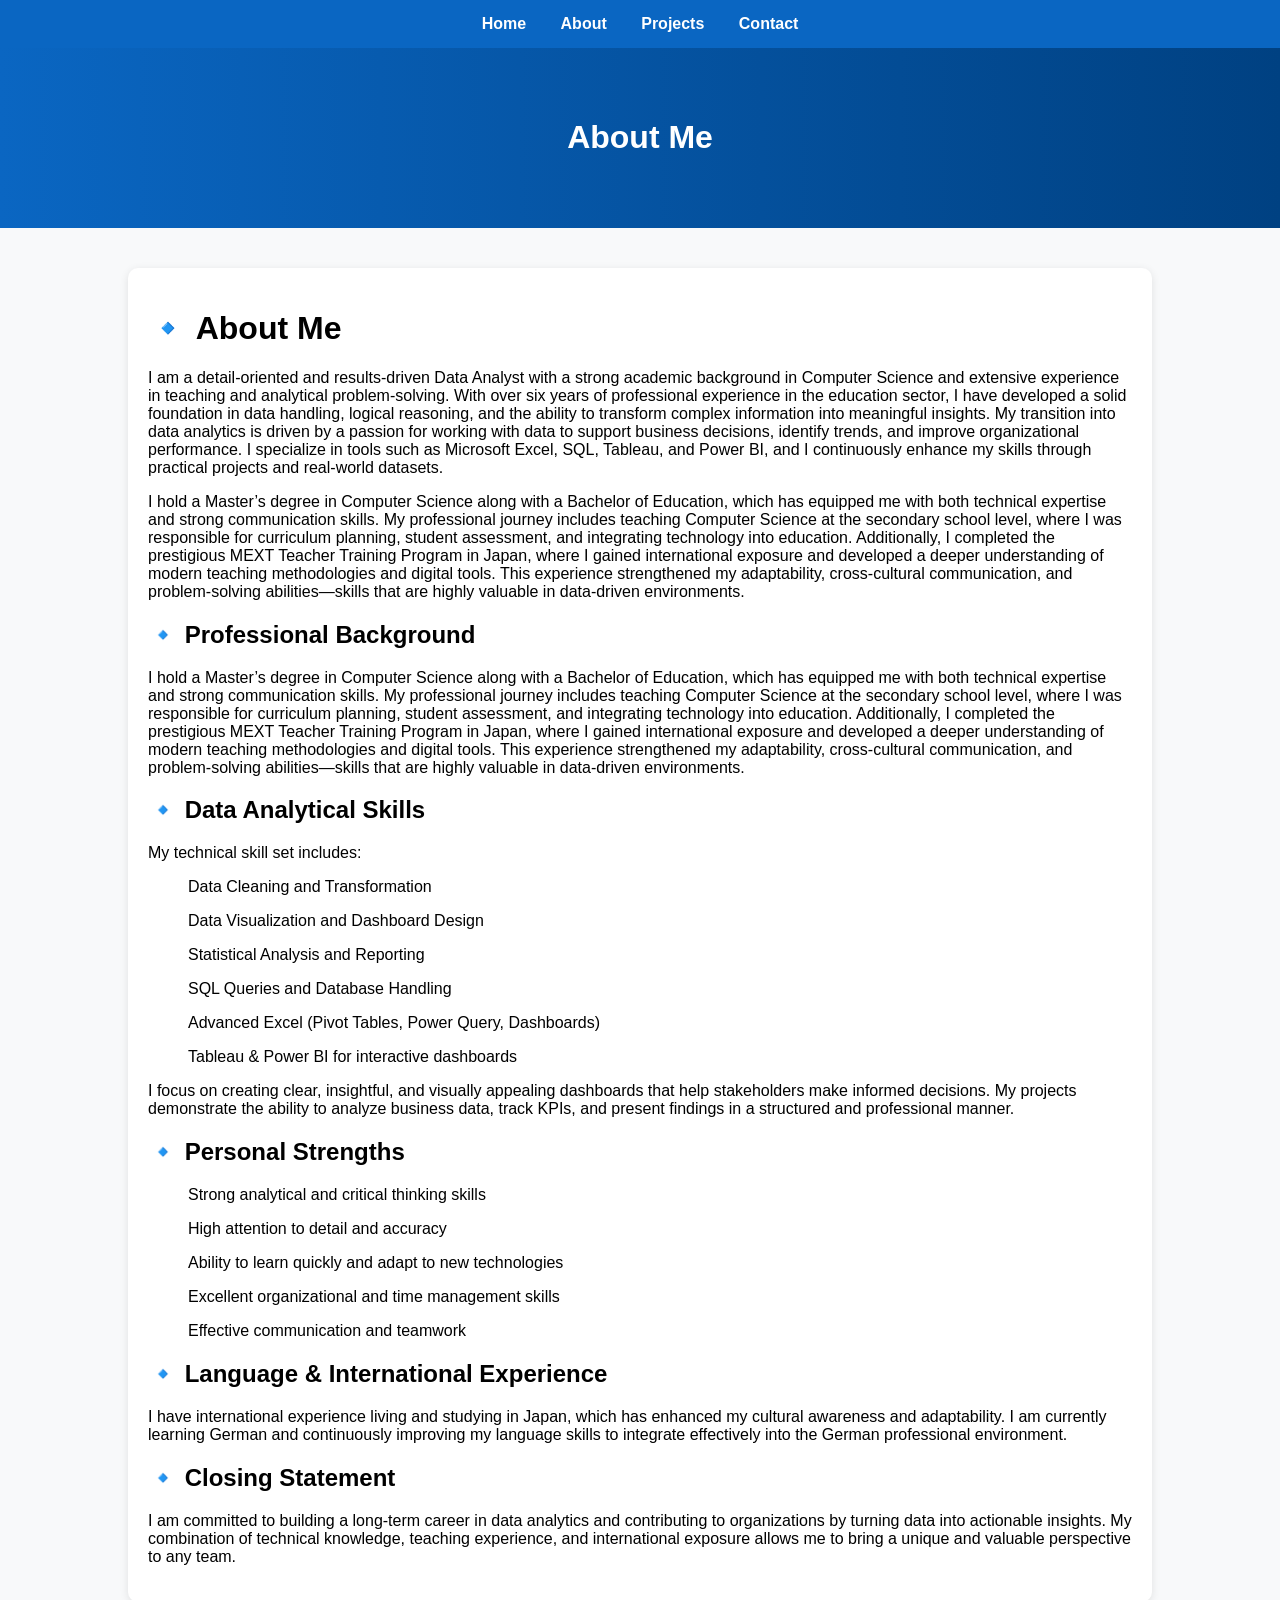
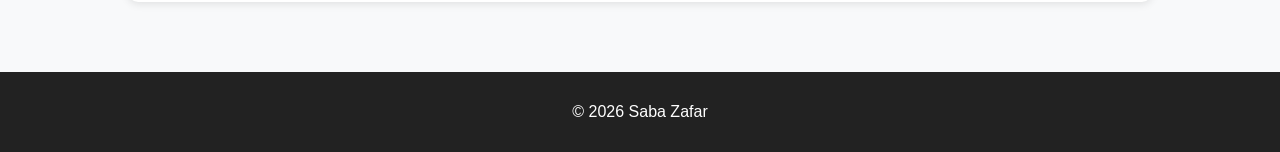
==== About.html @ 9062d891 "Update About.html" ====
<!DOCTYPE html>
<html>
<head>
    <title>About Me</title>
    <link rel="stylesheet" href="style.css">
</head>
<body>

<nav>
    <a href="index.html">Home</a>
    <a href="About.html">About</a>
    <a href="Projects.html">Projects</a>
    <a href="Contact.html">Contact</a>
</nav>

<header>
    <h1>About Me</h1>
</header>

<div class="container">

    <div class="card">
        <p>
            <h1> 🔹 About Me</h1>
      I am a detail-oriented and results-driven Data Analyst with a strong academic background in Computer Science and extensive experience in teaching and analytical problem-solving. With over six years of professional experience in the education sector, I have developed a solid foundation in data handling, logical reasoning, and the ability to transform complex information into meaningful insights.

My transition into data analytics is driven by a passion for working with data to support business decisions, identify trends, and improve organizational performance. I specialize in tools such as Microsoft Excel, SQL, Tableau, and Power BI, and I continuously enhance my skills through practical projects and real-world datasets.
        </p>
        <p>
            I hold a Master’s degree in Computer Science along with a Bachelor of Education, which has equipped me with both technical expertise and strong communication skills. My professional journey includes teaching Computer Science at the secondary school level, where I was responsible for curriculum planning, student assessment, and integrating technology into education.

Additionally, I completed the prestigious MEXT Teacher Training Program in Japan, where I gained international exposure and developed a deeper understanding of modern teaching methodologies and digital tools. This experience strengthened my adaptability, cross-cultural communication, and problem-solving abilities—skills that are highly valuable in data-driven environments.
        </p>
        <p>
            <h2> 🔹 Professional Background</h2>
            I hold a Master’s degree in Computer Science along with a Bachelor of Education, which has equipped me with both technical expertise and strong communication skills. My professional journey includes teaching Computer Science at the secondary school level, where I was responsible for curriculum planning, student assessment, and integrating technology into education.

Additionally, I completed the prestigious MEXT Teacher Training Program in Japan, where I gained international exposure and developed a deeper understanding of modern teaching methodologies and digital tools. This experience strengthened my adaptability, cross-cultural communication, and problem-solving abilities—skills that are highly valuable in data-driven environments.
        </p>
        <p>
            <h2>🔹 Data Analytical Skills</h2>
            My technical skill set includes:
 <ul>Data Cleaning and Transformation</ul>

<ul>Data Visualization and Dashboard Design</ul>
<ul>Statistical Analysis and Reporting</ul>
<ul>SQL Queries and Database Handling</ul>
<ul>Advanced Excel (Pivot Tables, Power Query, Dashboards)</ul>
<ul>Tableau & Power BI for interactive dashboards </ul>
            
I focus on creating clear, insightful, and visually appealing dashboards that help stakeholders make informed decisions. My projects demonstrate the ability to analyze business data, track KPIs, and present findings in a structured and professional manner.
        </p>
        <p>
            <h2>🔹 Personal Strengths</h2>
        <ul>Strong analytical and critical thinking skills</ul>
<ul>High attention to detail and accuracy</ul>
<ul>Ability to learn quickly and adapt to new technologies</ul>
<ul>Excellent organizational and time management skills</ul>
<ul>Effective communication and teamwork</ul>
            </ul>
        </p>
        <p>
            <h2> 🔹 Language & International Experience</h2>
            I have international experience living and studying in Japan, which has enhanced my cultural awareness and adaptability. I am currently learning German and continuously improving my language skills to integrate effectively into the German professional environment.
        </p>
        <p>
            <h2>
                🔹 Closing Statement
            </h2>
            I am committed to building a long-term career in data analytics and contributing to organizations by turning data into actionable insights. My combination of technical knowledge, teaching experience, and international exposure allows me to bring a unique and valuable perspective to any team.
        </p>
    </div>

</div>

<footer>
    <p>© 2026 Saba Zafar</p>
</footer>

</body>
</html>
---- style.css ----
body {
    font-family: Arial, sans-serif;
    margin: 0;
    background-color: #f8f9fa;
}

/* NAVBAR */
nav {
    background-color: #0a66c2;
    padding: 15px;
    text-align: center;
}

nav a {
    color: white;
    margin: 15px;
    text-decoration: none;
    font-weight: bold;
}

nav a:hover {
    text-decoration: underline;
}

/* HEADER */
header {
    text-align: center;
    padding: 50px;
    background: linear-gradient(to right, #0a66c2, #004182);
    color: white;
}

/* CONTAINER */
.container {
    width: 80%;
    margin: auto;
    padding: 20px;
}

/* CARD STYLE */
.card {
    background: white;
    padding: 20px;
    margin: 20px 0;
    border-radius: 10px;
    box-shadow: 0 2px 8px rgba(0,0,0,0.1);
}

/* BUTTON */
.btn {
    display: inline-block;
    padding: 10px 15px;
    background: #0a66c2;
    color: white;
    text-decoration: none;
    border-radius: 5px;
}

/* FOOTER */
footer {
    background: #222;
    color: white;
    text-align: center;
    padding: 15px;
    margin-top: 30px;
}
.dark-mode {
    background-color: #121212;
    color: white;
}

.dark-mode .card {
    background: #1e1e1e;
}
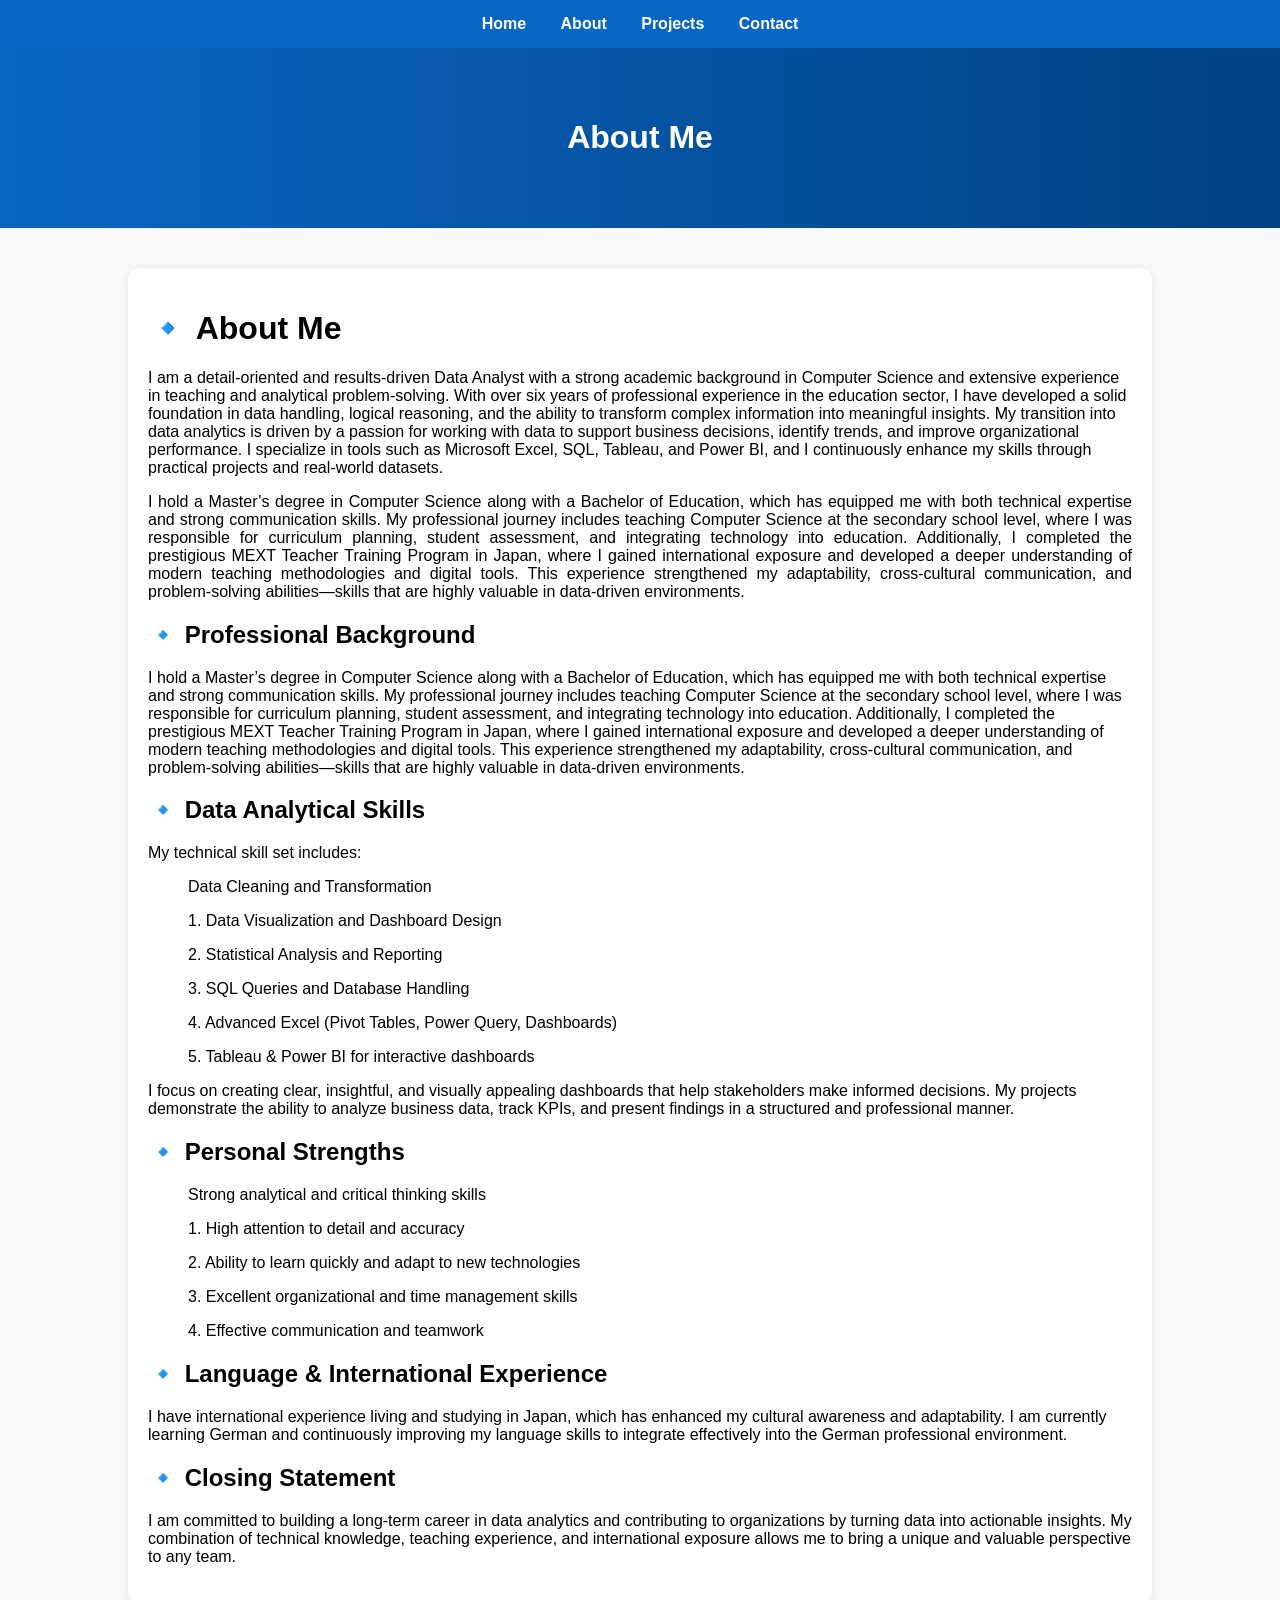
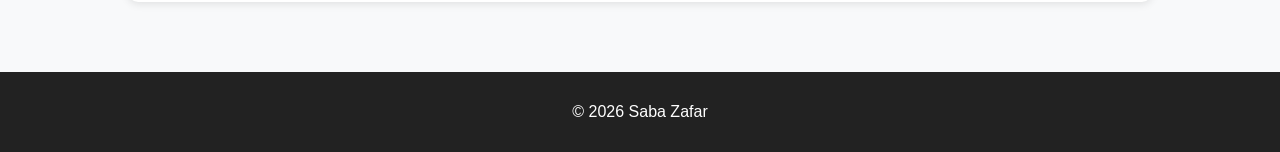
==== commit ff9a93bf: "Update About.html" ====
--- a/About.html
+++ b/About.html
@@ -20,50 +20,50 @@
 <div class="container">
 
     <div class="card">
-        <p>
+        <p class="justified-text">
             <h1> 🔹 About Me</h1>
       I am a detail-oriented and results-driven Data Analyst with a strong academic background in Computer Science and extensive experience in teaching and analytical problem-solving. With over six years of professional experience in the education sector, I have developed a solid foundation in data handling, logical reasoning, and the ability to transform complex information into meaningful insights.
 
 My transition into data analytics is driven by a passion for working with data to support business decisions, identify trends, and improve organizational performance. I specialize in tools such as Microsoft Excel, SQL, Tableau, and Power BI, and I continuously enhance my skills through practical projects and real-world datasets.
         </p>
-        <p>
+        <p class="justified-text">
             I hold a Master’s degree in Computer Science along with a Bachelor of Education, which has equipped me with both technical expertise and strong communication skills. My professional journey includes teaching Computer Science at the secondary school level, where I was responsible for curriculum planning, student assessment, and integrating technology into education.
 
 Additionally, I completed the prestigious MEXT Teacher Training Program in Japan, where I gained international exposure and developed a deeper understanding of modern teaching methodologies and digital tools. This experience strengthened my adaptability, cross-cultural communication, and problem-solving abilities—skills that are highly valuable in data-driven environments.
         </p>
-        <p>
+        <p class="justified-text">
             <h2> 🔹 Professional Background</h2>
             I hold a Master’s degree in Computer Science along with a Bachelor of Education, which has equipped me with both technical expertise and strong communication skills. My professional journey includes teaching Computer Science at the secondary school level, where I was responsible for curriculum planning, student assessment, and integrating technology into education.
 
 Additionally, I completed the prestigious MEXT Teacher Training Program in Japan, where I gained international exposure and developed a deeper understanding of modern teaching methodologies and digital tools. This experience strengthened my adaptability, cross-cultural communication, and problem-solving abilities—skills that are highly valuable in data-driven environments.
         </p>
-        <p>
+        <p class="justified-text">
             <h2>🔹 Data Analytical Skills</h2>
             My technical skill set includes:
  <ul>Data Cleaning and Transformation</ul>
 
-<ul>Data Visualization and Dashboard Design</ul>
-<ul>Statistical Analysis and Reporting</ul>
-<ul>SQL Queries and Database Handling</ul>
-<ul>Advanced Excel (Pivot Tables, Power Query, Dashboards)</ul>
-<ul>Tableau & Power BI for interactive dashboards </ul>
+<ul>1. Data Visualization and Dashboard Design</ul>
+<ul>2. Statistical Analysis and Reporting</ul>
+<ul>3. SQL Queries and Database Handling</ul>
+<ul>4. Advanced Excel (Pivot Tables, Power Query, Dashboards)</ul>
+<ul>5. Tableau & Power BI for interactive dashboards </ul>
             
 I focus on creating clear, insightful, and visually appealing dashboards that help stakeholders make informed decisions. My projects demonstrate the ability to analyze business data, track KPIs, and present findings in a structured and professional manner.
         </p>
-        <p>
+        <p class="justified-text">
             <h2>🔹 Personal Strengths</h2>
         <ul>Strong analytical and critical thinking skills</ul>
-<ul>High attention to detail and accuracy</ul>
-<ul>Ability to learn quickly and adapt to new technologies</ul>
-<ul>Excellent organizational and time management skills</ul>
-<ul>Effective communication and teamwork</ul>
+<ul>1. High attention to detail and accuracy</ul>
+<ul>2. Ability to learn quickly and adapt to new technologies</ul>
+<ul>3. Excellent organizational and time management skills</ul>
+<ul>4. Effective communication and teamwork</ul>
             </ul>
         </p>
-        <p>
+        <p class="justified-text">
             <h2> 🔹 Language & International Experience</h2>
             I have international experience living and studying in Japan, which has enhanced my cultural awareness and adaptability. I am currently learning German and continuously improving my language skills to integrate effectively into the German professional environment.
         </p>
-        <p>
+        <p class="justified-text">
             <h2>
                 🔹 Closing Statement
             </h2>
--- a/style.css
+++ b/style.css
@@ -36,6 +36,9 @@
     margin: auto;
     padding: 20px;
 }
+.justified-text {
+    text-align: justify;
+}
 
 /* CARD STYLE */
 .card {
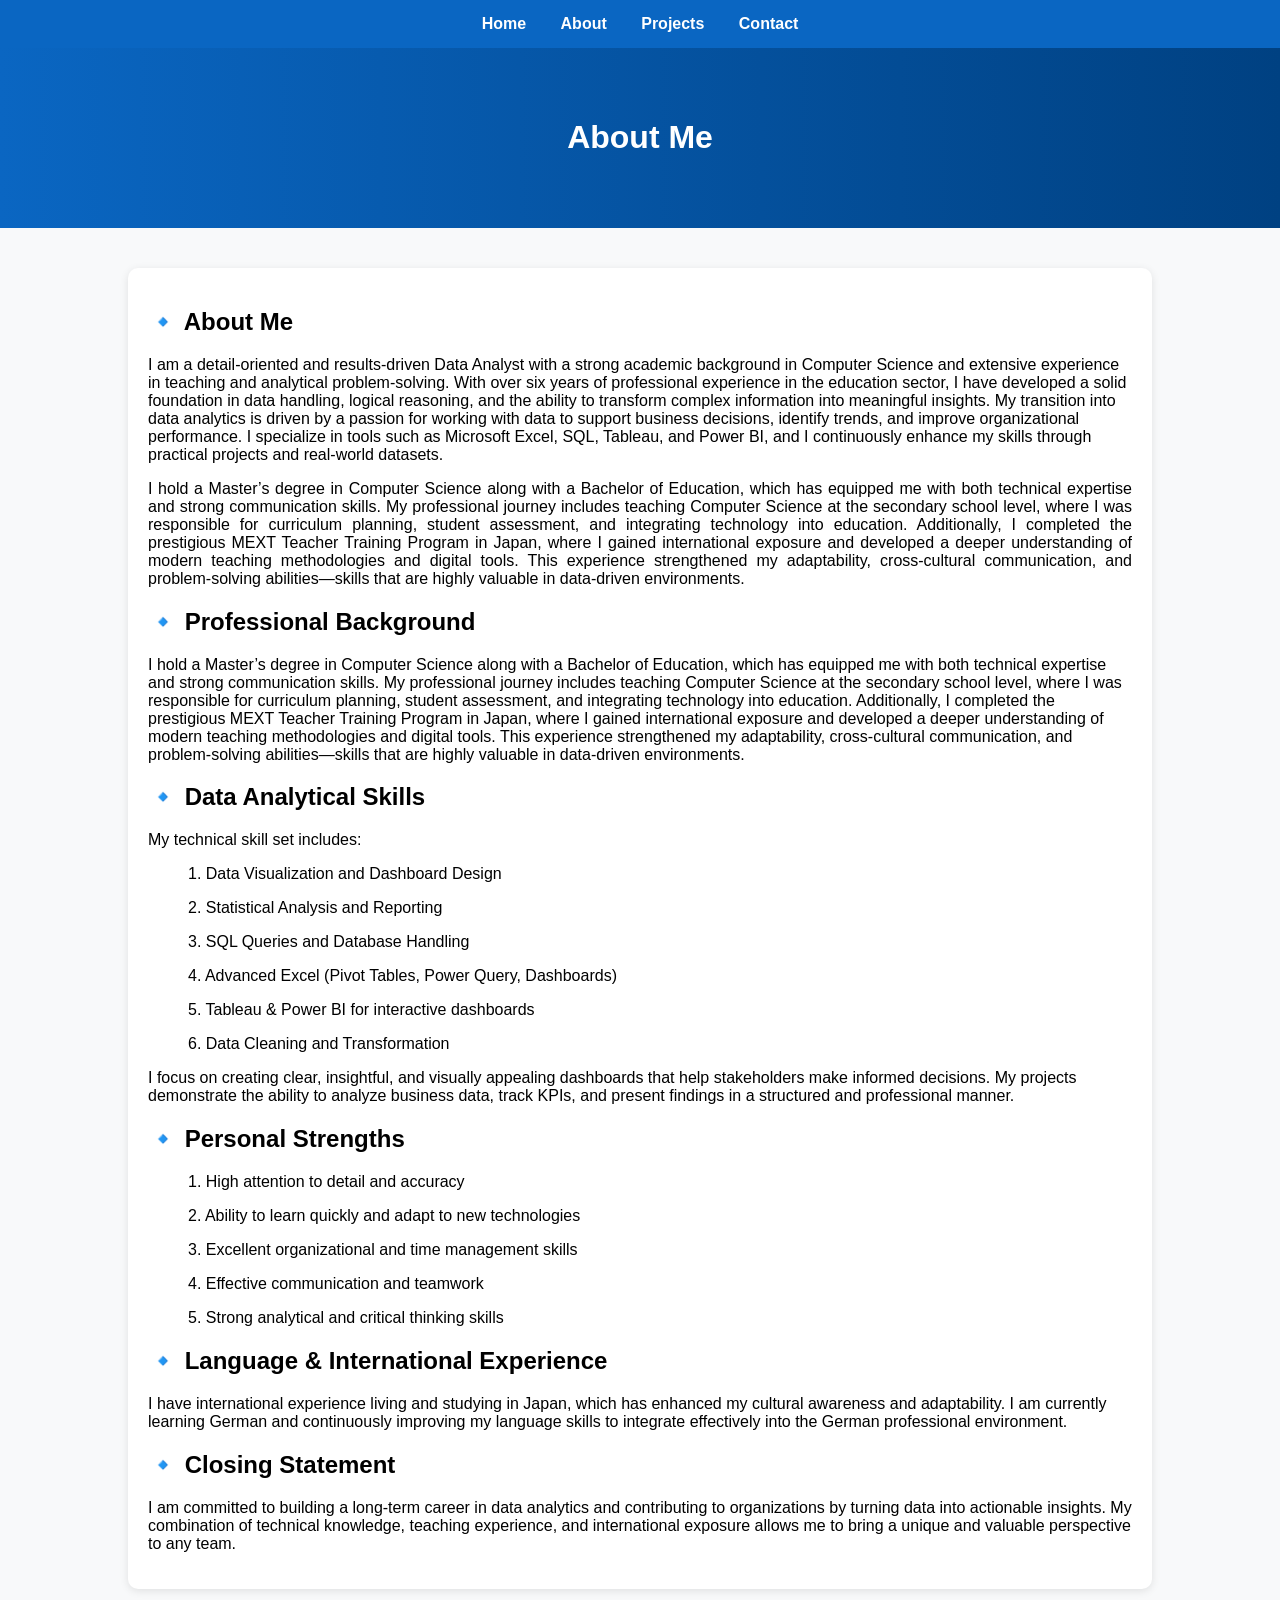
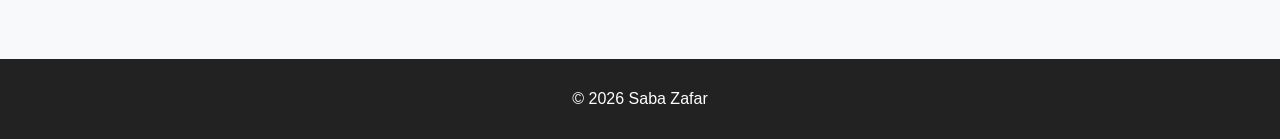
==== commit 952f9b4b: "Update About.html" ====
--- a/About.html
+++ b/About.html
@@ -21,8 +21,8 @@
 
     <div class="card">
         <p class="justified-text">
-            <h1> 🔹 About Me</h1>
-      I am a detail-oriented and results-driven Data Analyst with a strong academic background in Computer Science and extensive experience in teaching and analytical problem-solving. With over six years of professional experience in the education sector, I have developed a solid foundation in data handling, logical reasoning, and the ability to transform complex information into meaningful insights.
+            <h2> 🔹 About Me</h2>
+ I am a detail-oriented and results-driven Data Analyst with a strong academic background in Computer Science and extensive experience in teaching and analytical problem-solving. With over six years of professional experience in the education sector, I have developed a solid foundation in data handling, logical reasoning, and the ability to transform complex information into meaningful insights.
 
 My transition into data analytics is driven by a passion for working with data to support business decisions, identify trends, and improve organizational performance. I specialize in tools such as Microsoft Excel, SQL, Tableau, and Power BI, and I continuously enhance my skills through practical projects and real-world datasets.
         </p>
@@ -40,23 +40,24 @@
         <p class="justified-text">
             <h2>🔹 Data Analytical Skills</h2>
             My technical skill set includes:
- <ul>Data Cleaning and Transformation</ul>
+
 
 <ul>1. Data Visualization and Dashboard Design</ul>
 <ul>2. Statistical Analysis and Reporting</ul>
 <ul>3. SQL Queries and Database Handling</ul>
 <ul>4. Advanced Excel (Pivot Tables, Power Query, Dashboards)</ul>
 <ul>5. Tableau & Power BI for interactive dashboards </ul>
+<ul>6. Data Cleaning and Transformation</ul>
             
 I focus on creating clear, insightful, and visually appealing dashboards that help stakeholders make informed decisions. My projects demonstrate the ability to analyze business data, track KPIs, and present findings in a structured and professional manner.
         </p>
         <p class="justified-text">
             <h2>🔹 Personal Strengths</h2>
-        <ul>Strong analytical and critical thinking skills</ul>
 <ul>1. High attention to detail and accuracy</ul>
 <ul>2. Ability to learn quickly and adapt to new technologies</ul>
 <ul>3. Excellent organizational and time management skills</ul>
 <ul>4. Effective communication and teamwork</ul>
+<ul>5. Strong analytical and critical thinking skills</ul>
             </ul>
         </p>
         <p class="justified-text">
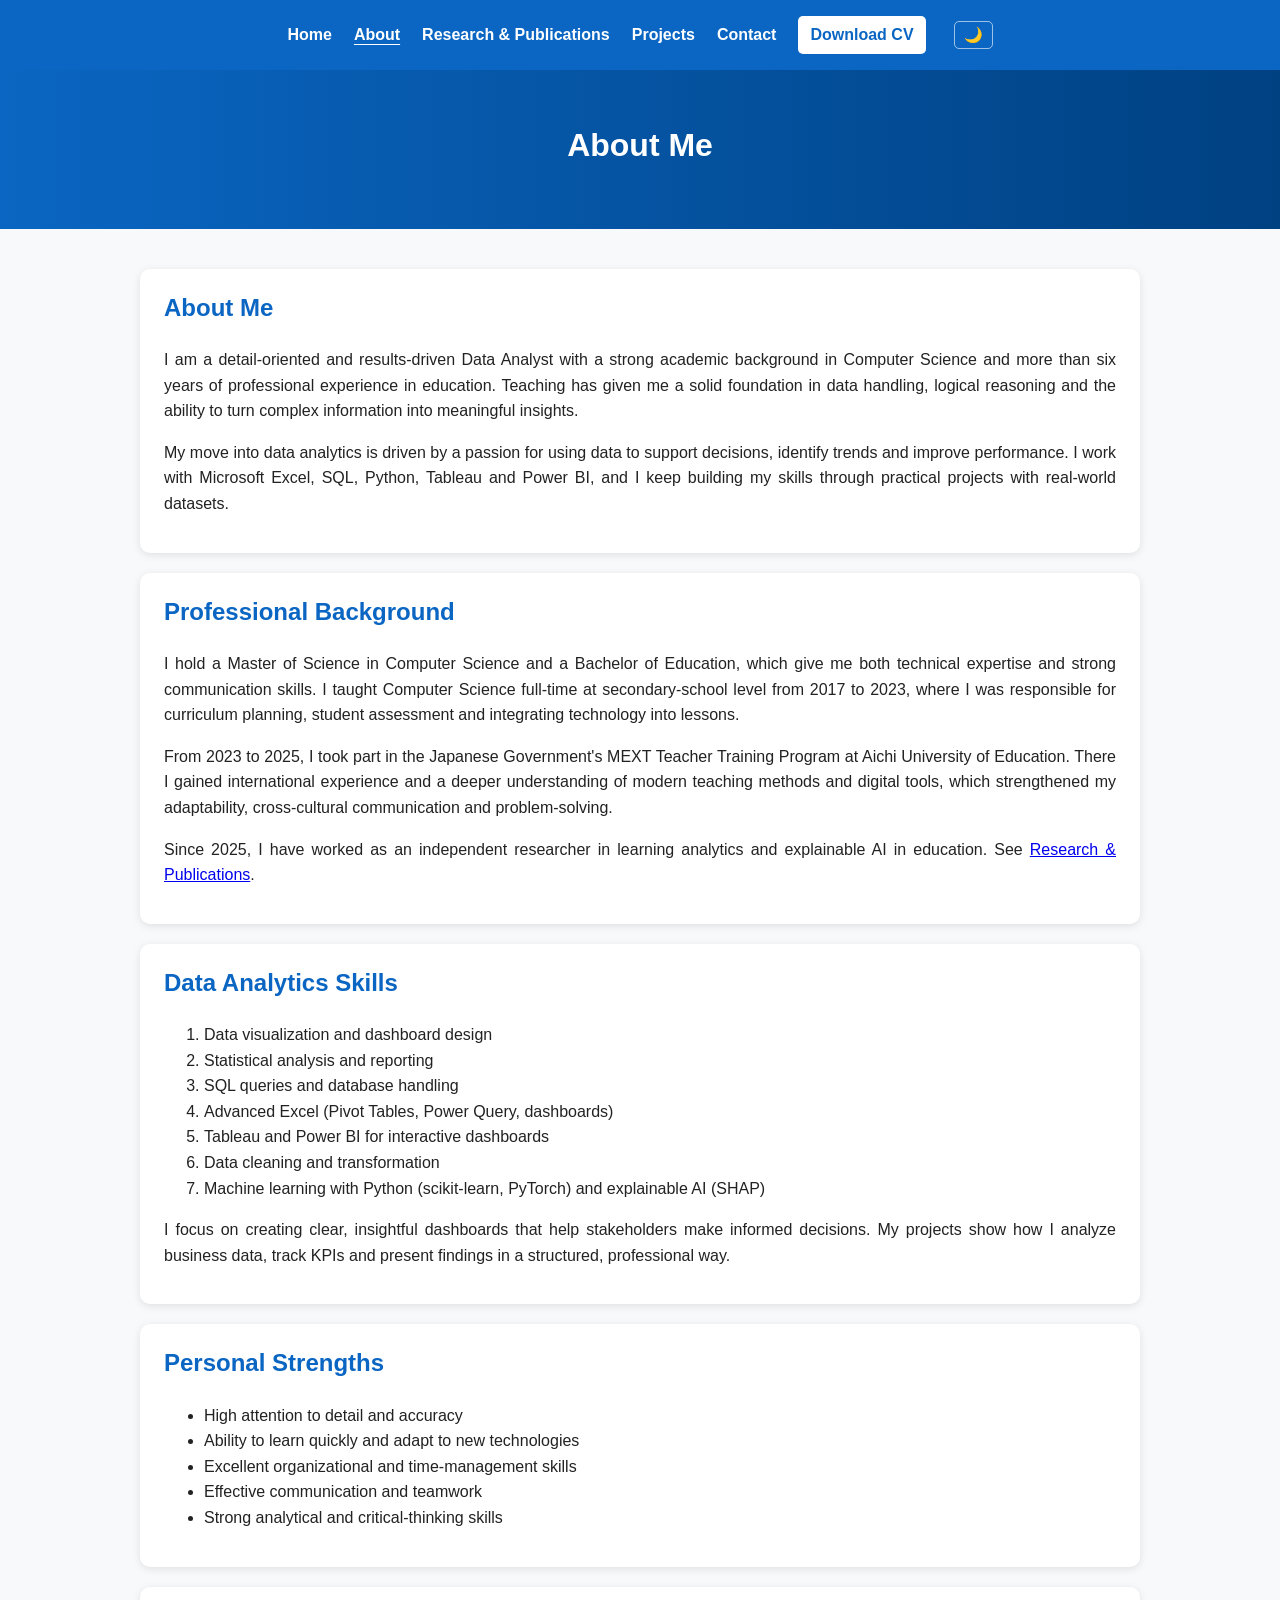
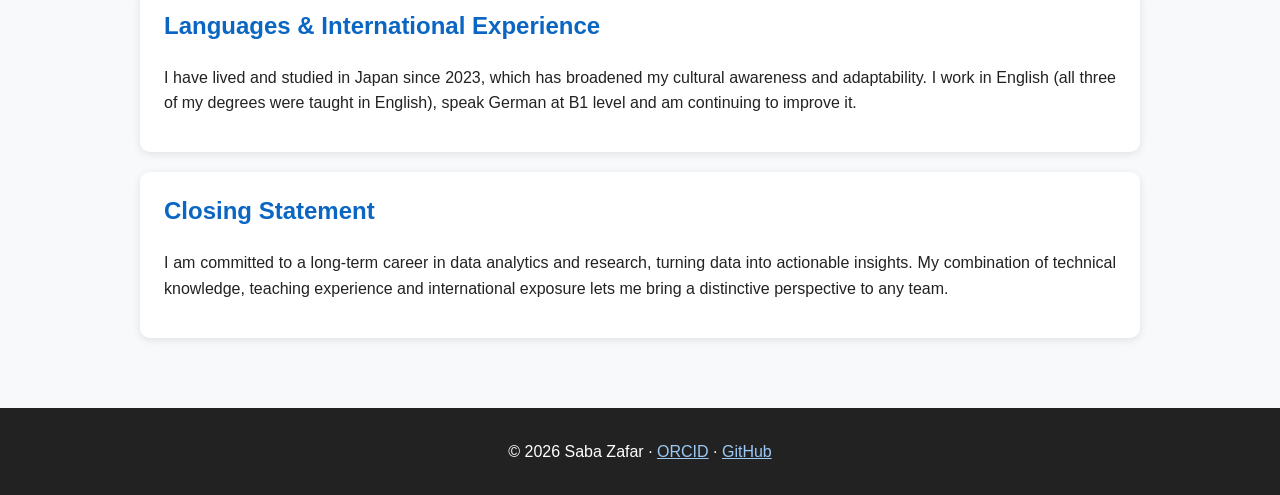
==== commit ccfcec39: "Fix portfolio pages and add Research & Publications page - Add Research & Publications page with bot" ====
--- a/About.html
+++ b/About.html
@@ -1,16 +1,23 @@
 <!DOCTYPE html>
-<html>
+<html lang="en">
 <head>
-    <title>About Me</title>
+    <meta charset="utf-8">
+    <meta name="viewport" content="width=device-width, initial-scale=1">
+    <title>About | Saba Zafar</title>
+    <meta name="description" content="About Saba Zafar: Computer Science master's graduate, former Computer Science teacher, MEXT scholar in Japan and learning analytics researcher.">
     <link rel="stylesheet" href="style.css">
 </head>
 <body>
+<script src="script.js"></script>
 
 <nav>
     <a href="index.html">Home</a>
-    <a href="About.html">About</a>
+    <a href="About.html" class="active">About</a>
+    <a href="Research.html">Research &amp; Publications</a>
     <a href="Projects.html">Projects</a>
     <a href="Contact.html">Contact</a>
+    <a href="cv.pdf" class="btn" download>Download CV</a>
+    <button class="theme-toggle" onclick="toggleDarkMode()" aria-label="Toggle dark mode">🌙</button>
 </nav>
 
 <header>
@@ -20,64 +27,58 @@
 <div class="container">
 
     <div class="card">
-        <p class="justified-text">
-            <h2> 🔹 About Me</h2>
- I am a detail-oriented and results-driven Data Analyst with a strong academic background in Computer Science and extensive experience in teaching and analytical problem-solving. With over six years of professional experience in the education sector, I have developed a solid foundation in data handling, logical reasoning, and the ability to transform complex information into meaningful insights.
+        <h2>About Me</h2>
+        <p class="justified-text">I am a detail-oriented and results-driven Data Analyst with a strong academic background in Computer Science and more than six years of professional experience in education. Teaching has given me a solid foundation in data handling, logical reasoning and the ability to turn complex information into meaningful insights.</p>
+        <p class="justified-text">My move into data analytics is driven by a passion for using data to support decisions, identify trends and improve performance. I work with Microsoft Excel, SQL, Python, Tableau and Power BI, and I keep building my skills through practical projects with real-world datasets.</p>
+    </div>
 
-My transition into data analytics is driven by a passion for working with data to support business decisions, identify trends, and improve organizational performance. I specialize in tools such as Microsoft Excel, SQL, Tableau, and Power BI, and I continuously enhance my skills through practical projects and real-world datasets.
-        </p>
-        <p class="justified-text">
-            I hold a Master’s degree in Computer Science along with a Bachelor of Education, which has equipped me with both technical expertise and strong communication skills. My professional journey includes teaching Computer Science at the secondary school level, where I was responsible for curriculum planning, student assessment, and integrating technology into education.
+    <div class="card">
+        <h2>Professional Background</h2>
+        <p class="justified-text">I hold a Master of Science in Computer Science and a Bachelor of Education, which give me both technical expertise and strong communication skills. I taught Computer Science full-time at secondary-school level from 2017 to 2023, where I was responsible for curriculum planning, student assessment and integrating technology into lessons.</p>
+        <p class="justified-text">From 2023 to 2025, I took part in the Japanese Government's MEXT Teacher Training Program at Aichi University of Education. There I gained international experience and a deeper understanding of modern teaching methods and digital tools, which strengthened my adaptability, cross-cultural communication and problem-solving.</p>
+        <p class="justified-text">Since 2025, I have worked as an independent researcher in learning analytics and explainable AI in education. See <a href="Research.html">Research &amp; Publications</a>.</p>
+    </div>
 
-Additionally, I completed the prestigious MEXT Teacher Training Program in Japan, where I gained international exposure and developed a deeper understanding of modern teaching methodologies and digital tools. This experience strengthened my adaptability, cross-cultural communication, and problem-solving abilities—skills that are highly valuable in data-driven environments.
-        </p>
-        <p class="justified-text">
-            <h2> 🔹 Professional Background</h2>
-            I hold a Master’s degree in Computer Science along with a Bachelor of Education, which has equipped me with both technical expertise and strong communication skills. My professional journey includes teaching Computer Science at the secondary school level, where I was responsible for curriculum planning, student assessment, and integrating technology into education.
+    <div class="card">
+        <h2>Data Analytics Skills</h2>
+        <ol>
+            <li>Data visualization and dashboard design</li>
+            <li>Statistical analysis and reporting</li>
+            <li>SQL queries and database handling</li>
+            <li>Advanced Excel (Pivot Tables, Power Query, dashboards)</li>
+            <li>Tableau and Power BI for interactive dashboards</li>
+            <li>Data cleaning and transformation</li>
+            <li>Machine learning with Python (scikit-learn, PyTorch) and explainable AI (SHAP)</li>
+        </ol>
+        <p class="justified-text">I focus on creating clear, insightful dashboards that help stakeholders make informed decisions. My projects show how I analyze business data, track KPIs and present findings in a structured, professional way.</p>
+    </div>
 
-Additionally, I completed the prestigious MEXT Teacher Training Program in Japan, where I gained international exposure and developed a deeper understanding of modern teaching methodologies and digital tools. This experience strengthened my adaptability, cross-cultural communication, and problem-solving abilities—skills that are highly valuable in data-driven environments.
-        </p>
-        <p class="justified-text">
-            <h2>🔹 Data Analytical Skills</h2>
-            My technical skill set includes:
+    <div class="card">
+        <h2>Personal Strengths</h2>
+        <ul>
+            <li>High attention to detail and accuracy</li>
+            <li>Ability to learn quickly and adapt to new technologies</li>
+            <li>Excellent organizational and time-management skills</li>
+            <li>Effective communication and teamwork</li>
+            <li>Strong analytical and critical-thinking skills</li>
+        </ul>
+    </div>
 
+    <div class="card">
+        <h2>Languages &amp; International Experience</h2>
+        <p class="justified-text">I have lived and studied in Japan since 2023, which has broadened my cultural awareness and adaptability. I work in English (all three of my degrees were taught in English), speak German at B1 level and am continuing to improve it.</p>
+    </div>
 
-<ul>1. Data Visualization and Dashboard Design</ul>
-<ul>2. Statistical Analysis and Reporting</ul>
-<ul>3. SQL Queries and Database Handling</ul>
-<ul>4. Advanced Excel (Pivot Tables, Power Query, Dashboards)</ul>
-<ul>5. Tableau & Power BI for interactive dashboards </ul>
-<ul>6. Data Cleaning and Transformation</ul>
-            
-I focus on creating clear, insightful, and visually appealing dashboards that help stakeholders make informed decisions. My projects demonstrate the ability to analyze business data, track KPIs, and present findings in a structured and professional manner.
-        </p>
-        <p class="justified-text">
-            <h2>🔹 Personal Strengths</h2>
-<ul>1. High attention to detail and accuracy</ul>
-<ul>2. Ability to learn quickly and adapt to new technologies</ul>
-<ul>3. Excellent organizational and time management skills</ul>
-<ul>4. Effective communication and teamwork</ul>
-<ul>5. Strong analytical and critical thinking skills</ul>
-            </ul>
-        </p>
-        <p class="justified-text">
-            <h2> 🔹 Language & International Experience</h2>
-            I have international experience living and studying in Japan, which has enhanced my cultural awareness and adaptability. I am currently learning German and continuously improving my language skills to integrate effectively into the German professional environment.
-        </p>
-        <p class="justified-text">
-            <h2>
-                🔹 Closing Statement
-            </h2>
-            I am committed to building a long-term career in data analytics and contributing to organizations by turning data into actionable insights. My combination of technical knowledge, teaching experience, and international exposure allows me to bring a unique and valuable perspective to any team.
-        </p>
+    <div class="card">
+        <h2>Closing Statement</h2>
+        <p class="justified-text">I am committed to a long-term career in data analytics and research, turning data into actionable insights. My combination of technical knowledge, teaching experience and international exposure lets me bring a distinctive perspective to any team.</p>
     </div>
 
 </div>
 
 <footer>
-    <p>© 2026 Saba Zafar</p>
+    <p>© 2026 Saba Zafar · <a href="https://orcid.org/0009-0002-3922-176X">ORCID</a> · <a href="https://github.com/sabazafar209-wq">GitHub</a></p>
 </footer>
 
 </body>
 </html>
-
--- a/style.css
+++ b/style.css
@@ -1,62 +1,123 @@
+* { box-sizing: border-box; }
+
 body {
-    font-family: Arial, sans-serif;
+    font-family: Arial, Helvetica, sans-serif;
     margin: 0;
     background-color: #f8f9fa;
+    color: #222;
+    line-height: 1.6;
 }
 
 /* NAVBAR */
 nav {
     background-color: #0a66c2;
-    padding: 15px;
-    text-align: center;
+    padding: 12px 15px;
+    display: flex;
+    flex-wrap: wrap;
+    justify-content: center;
+    align-items: center;
+    gap: 6px 22px;
 }
 
 nav a {
     color: white;
-    margin: 15px;
     text-decoration: none;
     font-weight: bold;
 }
 
-nav a:hover {
+nav a:hover,
+nav a.active {
     text-decoration: underline;
+    text-underline-offset: 4px;
+}
+
+nav .btn {
+    background: white;
+    color: #0a66c2;
+    padding: 6px 12px;
+}
+
+.theme-toggle {
+    background: transparent;
+    border: 1px solid rgba(255, 255, 255, 0.6);
+    border-radius: 5px;
+    color: white;
+    cursor: pointer;
+    font-size: 15px;
+    padding: 4px 9px;
 }
 
 /* HEADER */
 header {
     text-align: center;
-    padding: 50px;
+    padding: 50px 20px;
     background: linear-gradient(to right, #0a66c2, #004182);
     color: white;
 }
 
+header h1 { margin: 0 0 8px; }
+header p { margin: 0; opacity: 0.95; }
+
 /* CONTAINER */
 .container {
     width: 80%;
+    max-width: 1000px;
     margin: auto;
-    padding: 20px;
+    padding: 20px 0;
 }
-.justified-text {
-    text-align: justify;
-}
+
+.justified-text { text-align: justify; }
 
 /* CARD STYLE */
 .card {
     background: white;
-    padding: 20px;
+    padding: 20px 24px;
     margin: 20px 0;
     border-radius: 10px;
-    box-shadow: 0 2px 8px rgba(0,0,0,0.1);
+    box-shadow: 0 2px 8px rgba(0, 0, 0, 0.1);
+}
+
+.card h2 { margin-top: 0; color: #0a66c2; }
+.card h3 { margin-bottom: 4px; }
+
+.card img {
+    max-width: 100%;
+    height: auto;
+    border-radius: 6px;
+    border: 1px solid #e3e6ea;
 }
 
 /* BUTTON */
 .btn {
     display: inline-block;
     padding: 10px 15px;
+    margin: 4px 6px 4px 0;
     background: #0a66c2;
     color: white;
     text-decoration: none;
     border-radius: 5px;
+}
+
+.btn:hover { background: #004182; }
+
+.btn.outline {
+    background: transparent;
+    color: #0a66c2;
+    border: 1px solid #0a66c2;
+}
+
+/* RESEARCH & PUBLICATIONS */
+.pub { padding: 14px 0; border-top: 1px solid #e3e6ea; }
+.pub:first-of-type { border-top: none; padding-top: 0; }
+.pub .meta { color: #555; font-size: 0.95em; margin: 2px 0 8px; }
+.tag {
+    display: inline-block;
+    background: #e7f1fb;
+    color: #0a66c2;
+    border-radius: 12px;
+    padding: 2px 10px;
+    font-size: 0.85em;
+    margin: 0 6px 6px 0;
 }
 
 /* FOOTER */
@@ -67,12 +128,22 @@
     padding: 15px;
     margin-top: 30px;
 }
-.dark-mode {
-    background-color: #121212;
-    color: white;
+
+footer a { color: #9cc8f5; }
+
+/* DARK MODE */
+.dark-mode { background-color: #121212; color: #e8e8e8; }
+.dark-mode .card { background: #1e1e1e; box-shadow: none; }
+.dark-mode .card h2 { color: #6fb1f0; }
+.dark-mode .pub { border-top-color: #333; }
+.dark-mode .pub .meta { color: #aaa; }
+.dark-mode .tag { background: #1d3550; color: #9cc8f5; }
+.dark-mode .btn.outline { color: #9cc8f5; border-color: #9cc8f5; }
+.dark-mode .card a:not(.btn) { color: #9cc8f5; }
+
+/* SMALL SCREENS */
+@media (max-width: 700px) {
+    .container { width: 92%; }
+    header { padding: 35px 15px; }
+    .card { padding: 16px; }
 }
-
-.dark-mode .card {
-    background: #1e1e1e;
-}
-
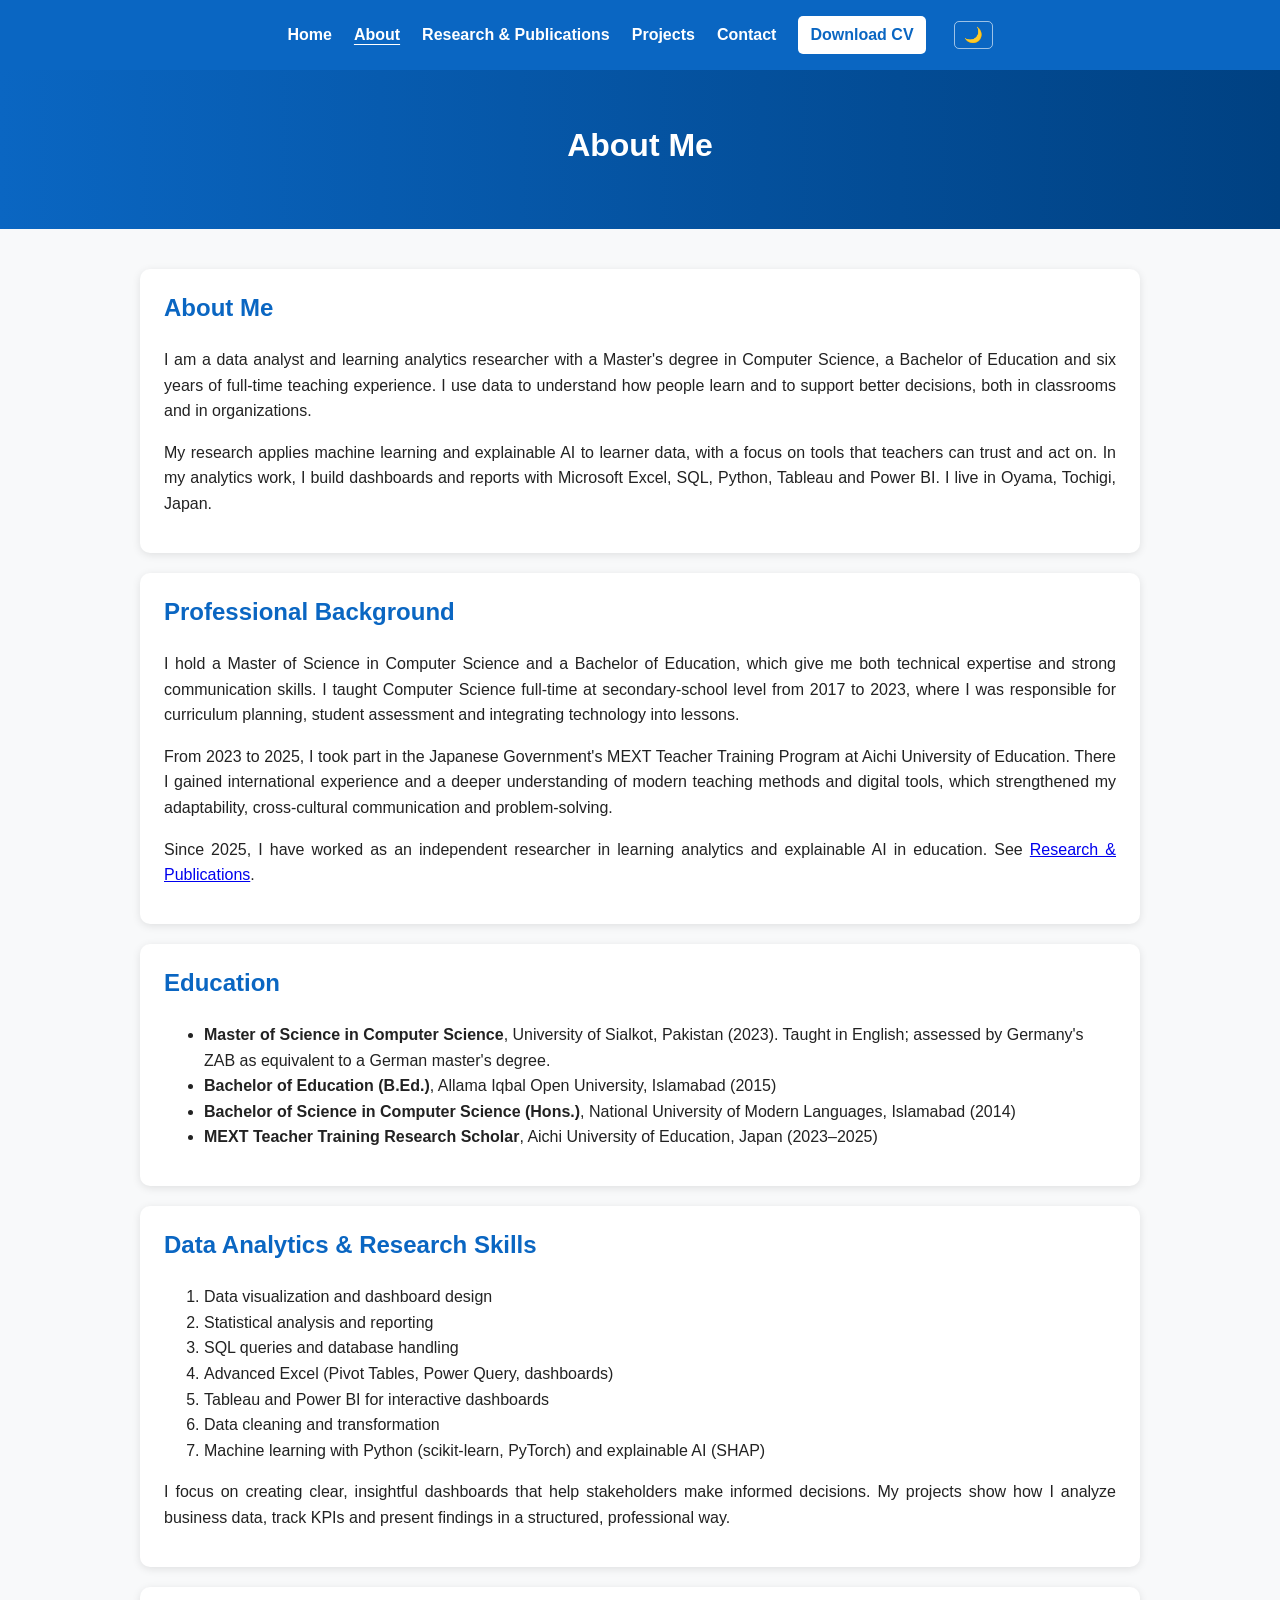
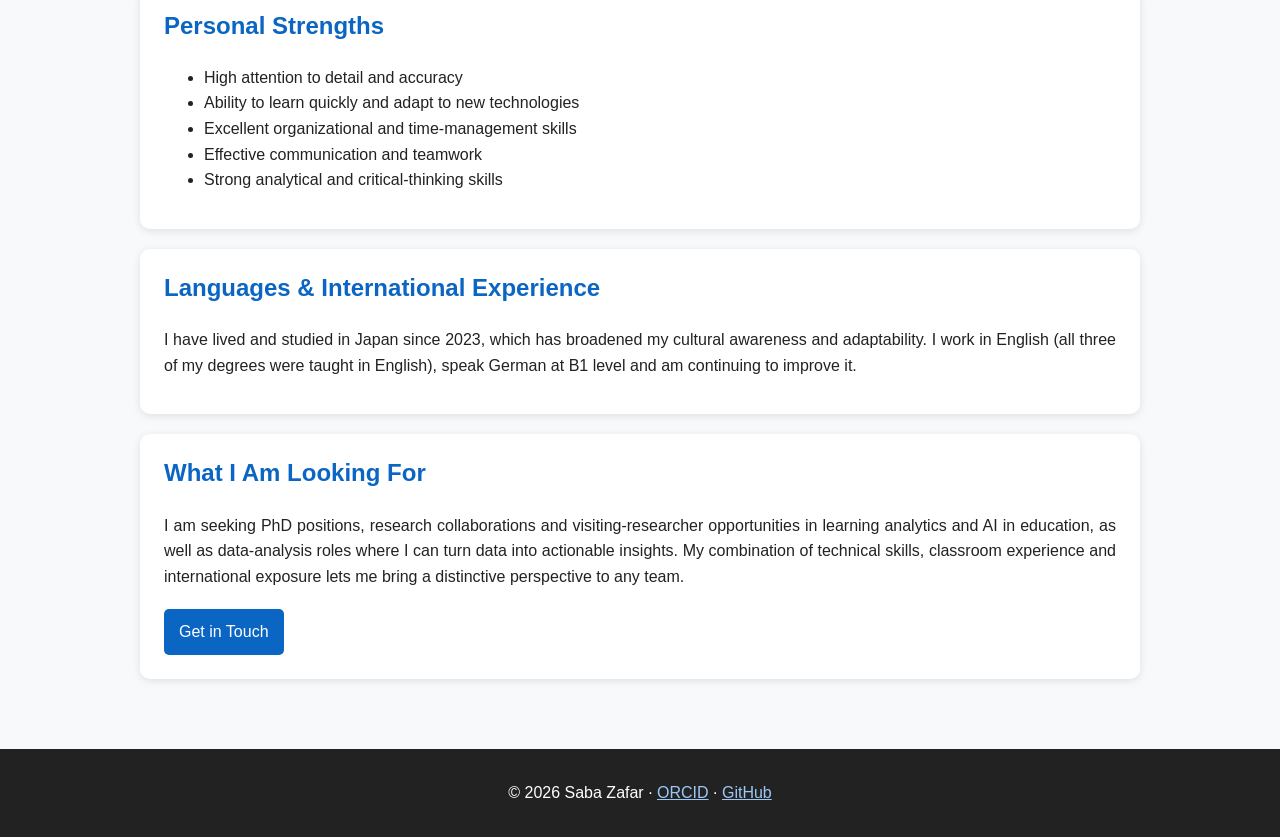
==== commit 7bcee0fb: "Tailor About, Contact and Projects pages - About: researcher + analyst profile, Education section, w" ====
--- a/About.html
+++ b/About.html
@@ -28,8 +28,8 @@
 
     <div class="card">
         <h2>About Me</h2>
-        <p class="justified-text">I am a detail-oriented and results-driven Data Analyst with a strong academic background in Computer Science and more than six years of professional experience in education. Teaching has given me a solid foundation in data handling, logical reasoning and the ability to turn complex information into meaningful insights.</p>
-        <p class="justified-text">My move into data analytics is driven by a passion for using data to support decisions, identify trends and improve performance. I work with Microsoft Excel, SQL, Python, Tableau and Power BI, and I keep building my skills through practical projects with real-world datasets.</p>
+        <p class="justified-text">I am a data analyst and learning analytics researcher with a Master's degree in Computer Science, a Bachelor of Education and six years of full-time teaching experience. I use data to understand how people learn and to support better decisions, both in classrooms and in organizations.</p>
+        <p class="justified-text">My research applies machine learning and explainable AI to learner data, with a focus on tools that teachers can trust and act on. In my analytics work, I build dashboards and reports with Microsoft Excel, SQL, Python, Tableau and Power BI. I live in Oyama, Tochigi, Japan.</p>
     </div>
 
     <div class="card">
@@ -40,7 +40,17 @@
     </div>
 
     <div class="card">
-        <h2>Data Analytics Skills</h2>
+        <h2>Education</h2>
+        <ul>
+            <li><strong>Master of Science in Computer Science</strong>, University of Sialkot, Pakistan (2023). Taught in English; assessed by Germany's ZAB as equivalent to a German master's degree.</li>
+            <li><strong>Bachelor of Education (B.Ed.)</strong>, Allama Iqbal Open University, Islamabad (2015)</li>
+            <li><strong>Bachelor of Science in Computer Science (Hons.)</strong>, National University of Modern Languages, Islamabad (2014)</li>
+            <li><strong>MEXT Teacher Training Research Scholar</strong>, Aichi University of Education, Japan (2023–2025)</li>
+        </ul>
+    </div>
+
+    <div class="card">
+        <h2>Data Analytics &amp; Research Skills</h2>
         <ol>
             <li>Data visualization and dashboard design</li>
             <li>Statistical analysis and reporting</li>
@@ -70,8 +80,9 @@
     </div>
 
     <div class="card">
-        <h2>Closing Statement</h2>
-        <p class="justified-text">I am committed to a long-term career in data analytics and research, turning data into actionable insights. My combination of technical knowledge, teaching experience and international exposure lets me bring a distinctive perspective to any team.</p>
+        <h2>What I Am Looking For</h2>
+        <p class="justified-text">I am seeking PhD positions, research collaborations and visiting-researcher opportunities in learning analytics and AI in education, as well as data-analysis roles where I can turn data into actionable insights. My combination of technical skills, classroom experience and international exposure lets me bring a distinctive perspective to any team.</p>
+        <a href="Contact.html" class="btn">Get in Touch</a>
     </div>
 
 </div>
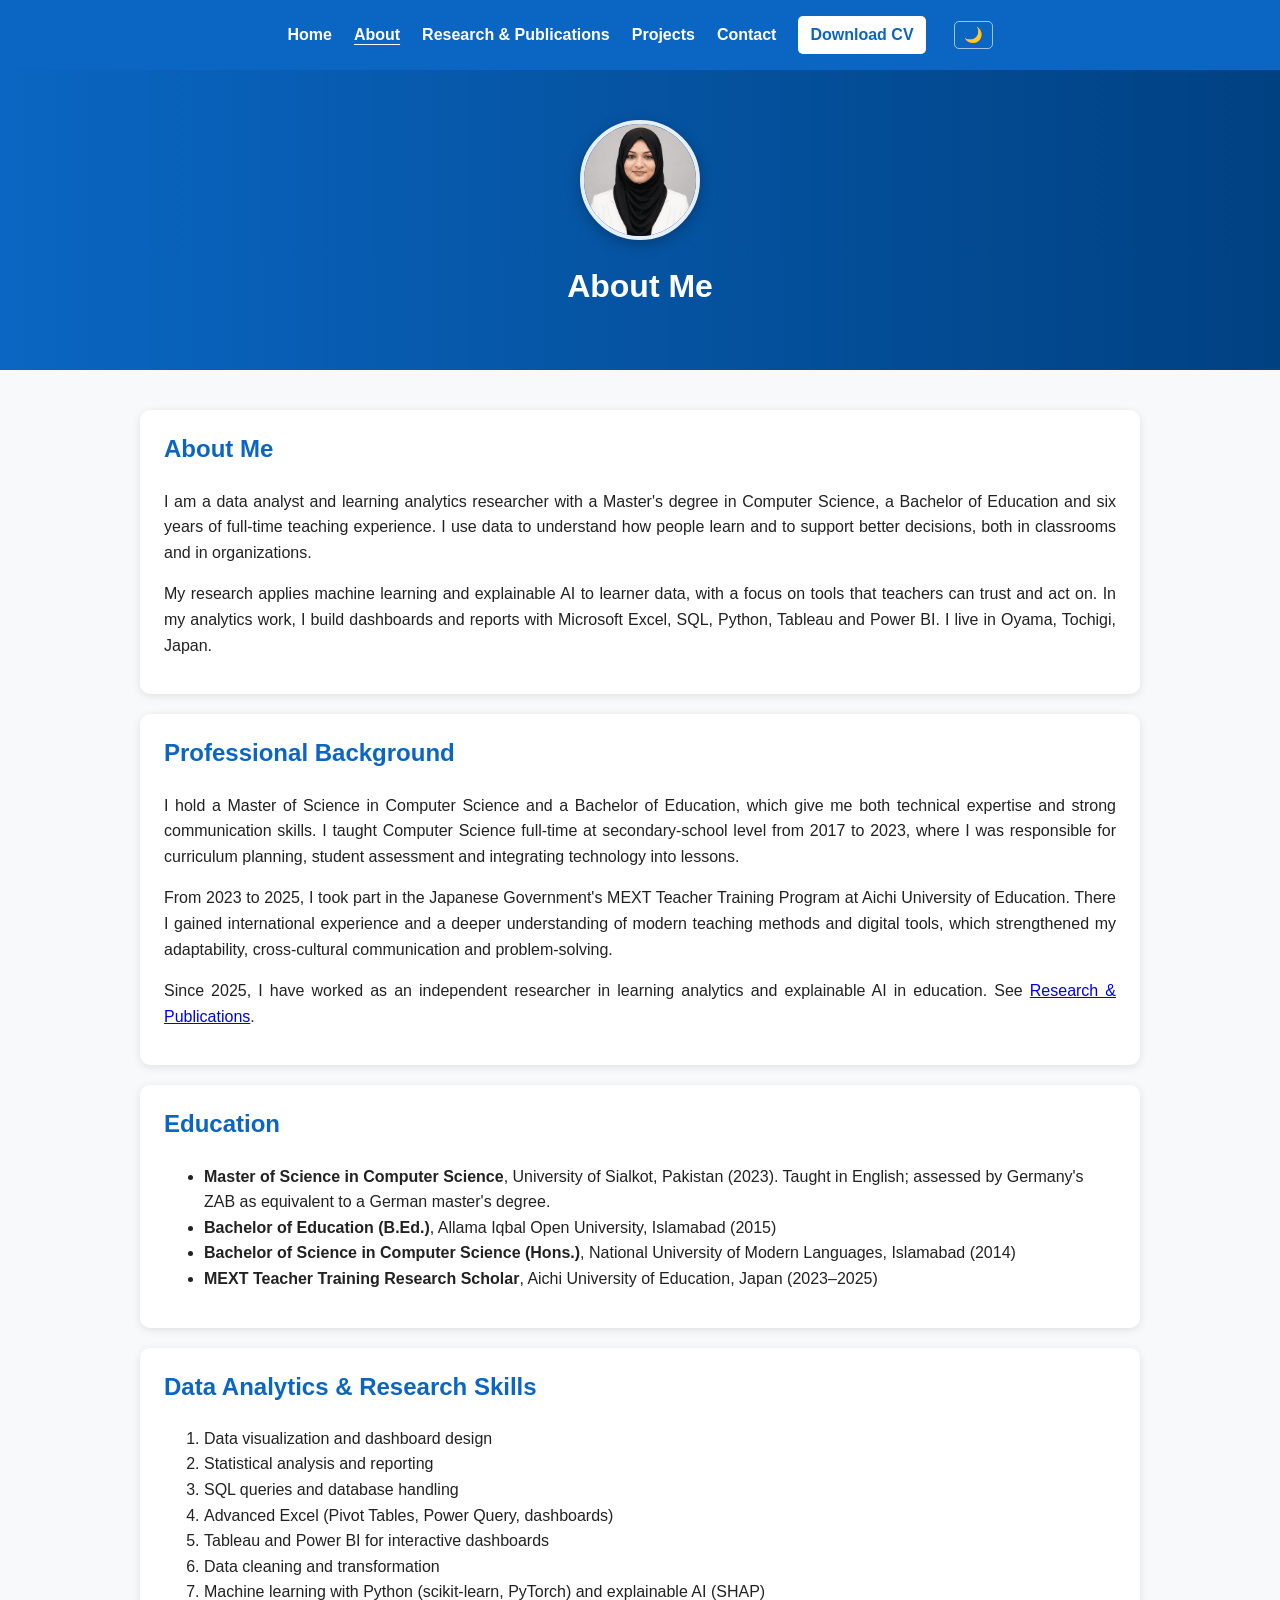
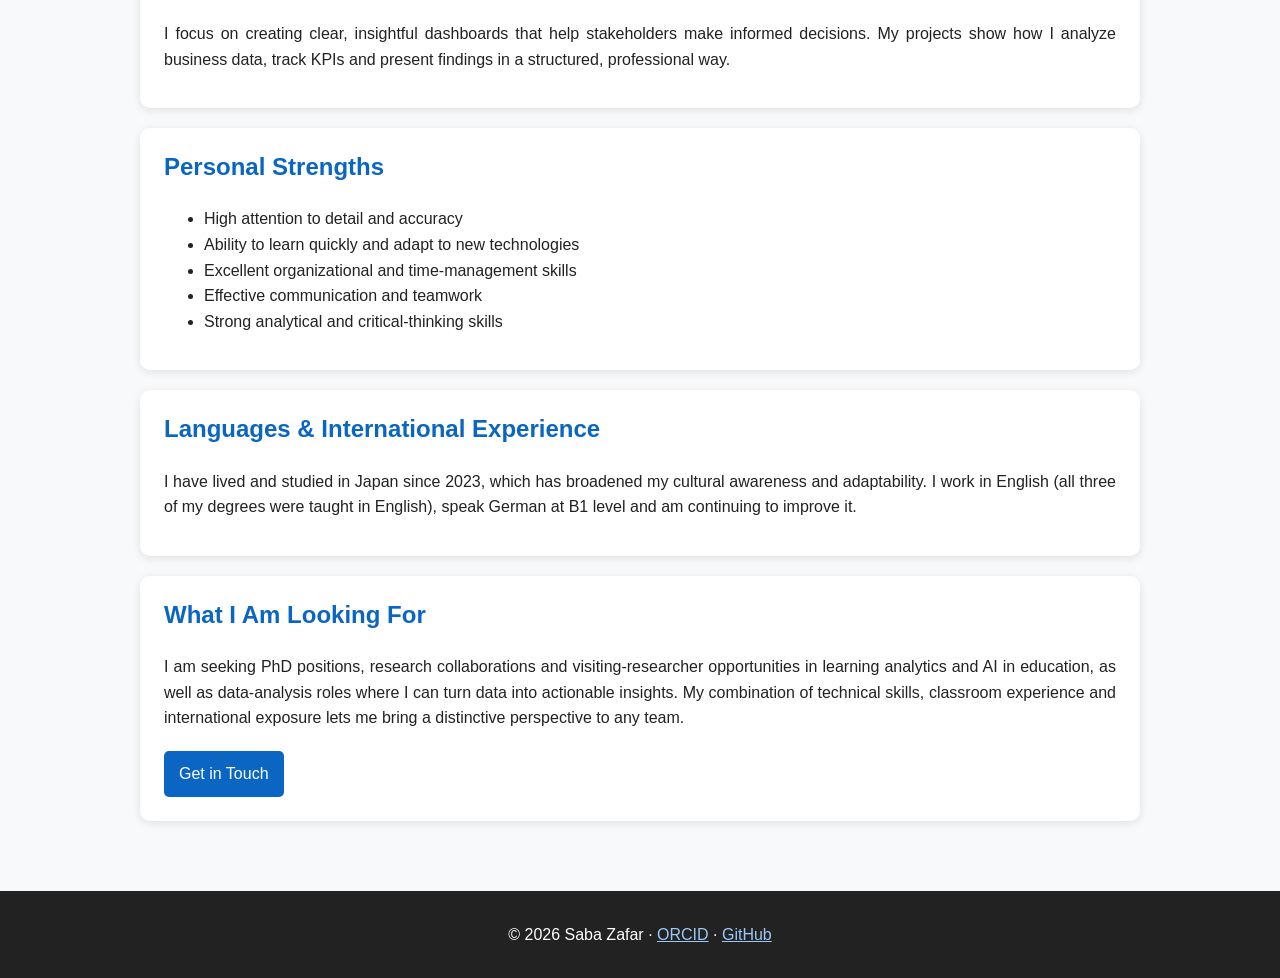
==== commit df0cc4bf: "Add profile photo to Home and About pages Co-Authored-By: Claude Opus 5.5 <noreply@anthropic.com> Cl" ====
--- a/About.html
+++ b/About.html
@@ -21,6 +21,7 @@
 </nav>
 
 <header>
+    <img src="images/profile.jpg" alt="Portrait of Saba Zafar" class="profile-photo small">
     <h1>About Me</h1>
 </header>
 
--- a/style.css
+++ b/style.css
@@ -56,6 +56,19 @@
 }
 
 header h1 { margin: 0 0 8px; }
+
+.profile-photo {
+    width: 160px;
+    height: 160px;
+    object-fit: cover;
+    object-position: center 20%;
+    border-radius: 50%;
+    border: 4px solid rgba(255, 255, 255, 0.9);
+    box-shadow: 0 4px 14px rgba(0, 0, 0, 0.25);
+    margin-bottom: 14px;
+}
+
+.profile-photo.small { width: 120px; height: 120px; }
 header p { margin: 0; opacity: 0.95; }
 
 /* CONTAINER */
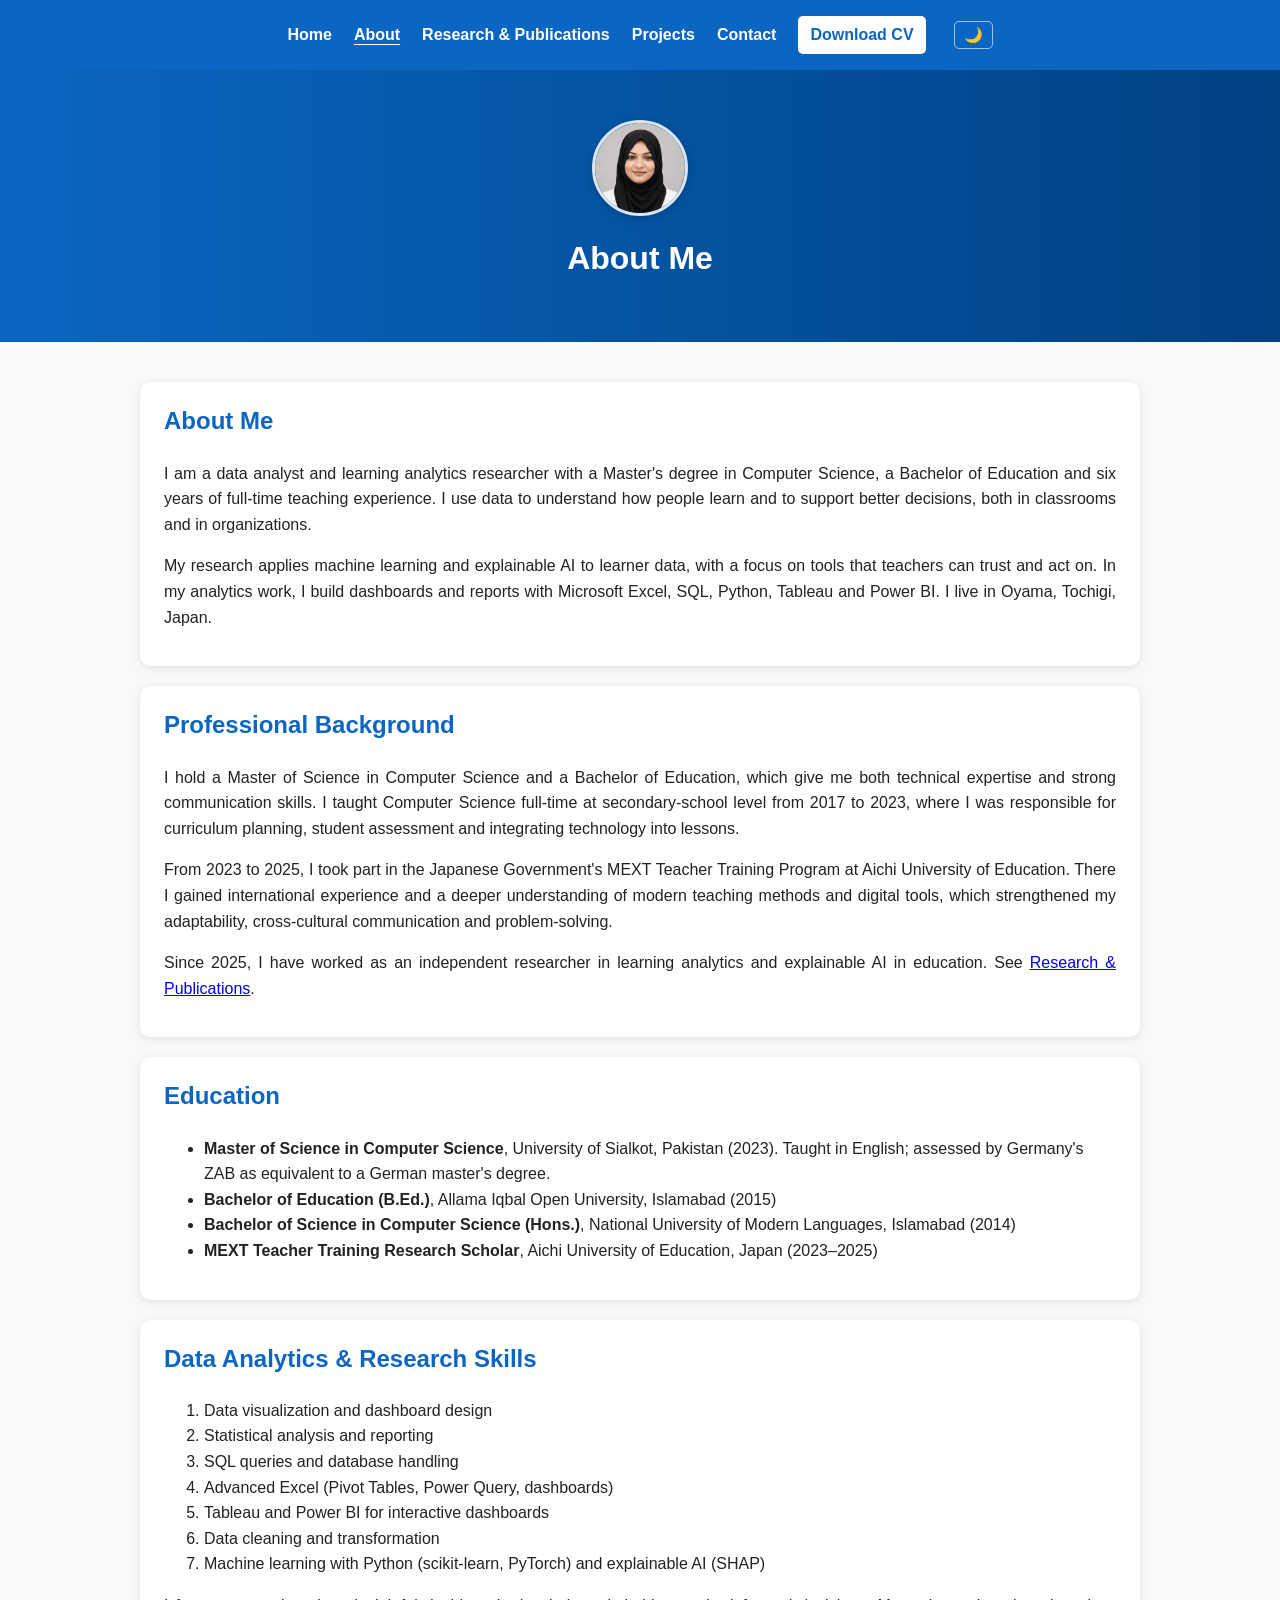
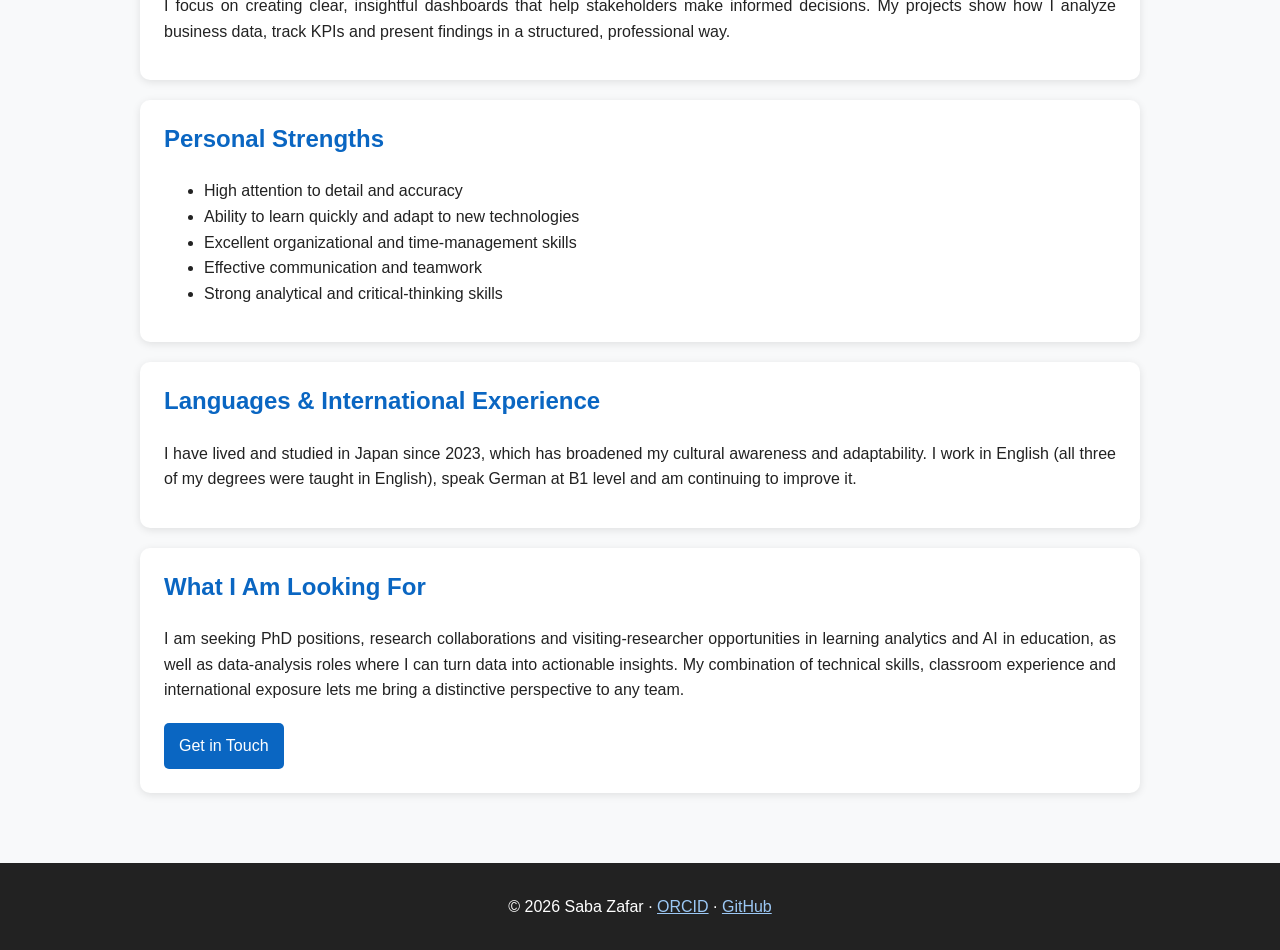
==== commit 221ba645: "Show skills in a fixed three-column grid and refresh cached styles - Skills grid: 3 columns on deskt" ====
--- a/About.html
+++ b/About.html
@@ -5,10 +5,10 @@
     <meta name="viewport" content="width=device-width, initial-scale=1">
     <title>About | Saba Zafar</title>
     <meta name="description" content="About Saba Zafar: Computer Science master's graduate, former Computer Science teacher, MEXT scholar in Japan and learning analytics researcher.">
-    <link rel="stylesheet" href="style.css">
+    <link rel="stylesheet" href="style.css?v=4">
 </head>
 <body>
-<script src="script.js"></script>
+<script src="script.js?v=4"></script>
 
 <nav>
     <a href="index.html">Home</a>
--- a/style.css
+++ b/style.css
@@ -58,17 +58,35 @@
 header h1 { margin: 0 0 8px; }
 
 .profile-photo {
-    width: 160px;
-    height: 160px;
+    width: 120px;
+    height: 120px;
     object-fit: cover;
-    object-position: center 20%;
     border-radius: 50%;
-    border: 4px solid rgba(255, 255, 255, 0.9);
-    box-shadow: 0 4px 14px rgba(0, 0, 0, 0.25);
-    margin-bottom: 14px;
+    border: 3px solid rgba(255, 255, 255, 0.85);
+    box-shadow: 0 2px 8px rgba(0, 0, 0, 0.2);
+    margin-bottom: 10px;
 }
 
-.profile-photo.small { width: 120px; height: 120px; }
+.profile-photo.small { width: 96px; height: 96px; }
+
+/* SKILLS GRID */
+.skill-group { margin-top: 18px; color: #0a66c2; font-size: 1.05em; }
+.skill-grid {
+    display: grid;
+    grid-template-columns: repeat(3, 1fr);
+    gap: 12px;
+    margin-top: 10px;
+}
+.skill {
+    border: 1px solid #e3e6ea;
+    border-radius: 8px;
+    padding: 12px 14px;
+}
+.skill h4 { margin: 0 0 4px; font-size: 1em; }
+.skill p { margin: 0; font-size: 0.93em; color: #444; }
+.dark-mode .skill { border-color: #333; }
+.dark-mode .skill p { color: #bbb; }
+.dark-mode .skill-group { color: #6fb1f0; }
 header p { margin: 0; opacity: 0.95; }
 
 /* CONTAINER */
@@ -154,9 +172,15 @@
 .dark-mode .btn.outline { color: #9cc8f5; border-color: #9cc8f5; }
 .dark-mode .card a:not(.btn) { color: #9cc8f5; }
 
+/* MEDIUM SCREENS */
+@media (max-width: 1000px) {
+    .skill-grid { grid-template-columns: repeat(2, 1fr); }
+}
+
 /* SMALL SCREENS */
 @media (max-width: 700px) {
     .container { width: 92%; }
     header { padding: 35px 15px; }
     .card { padding: 16px; }
+    .skill-grid { grid-template-columns: 1fr; }
 }
